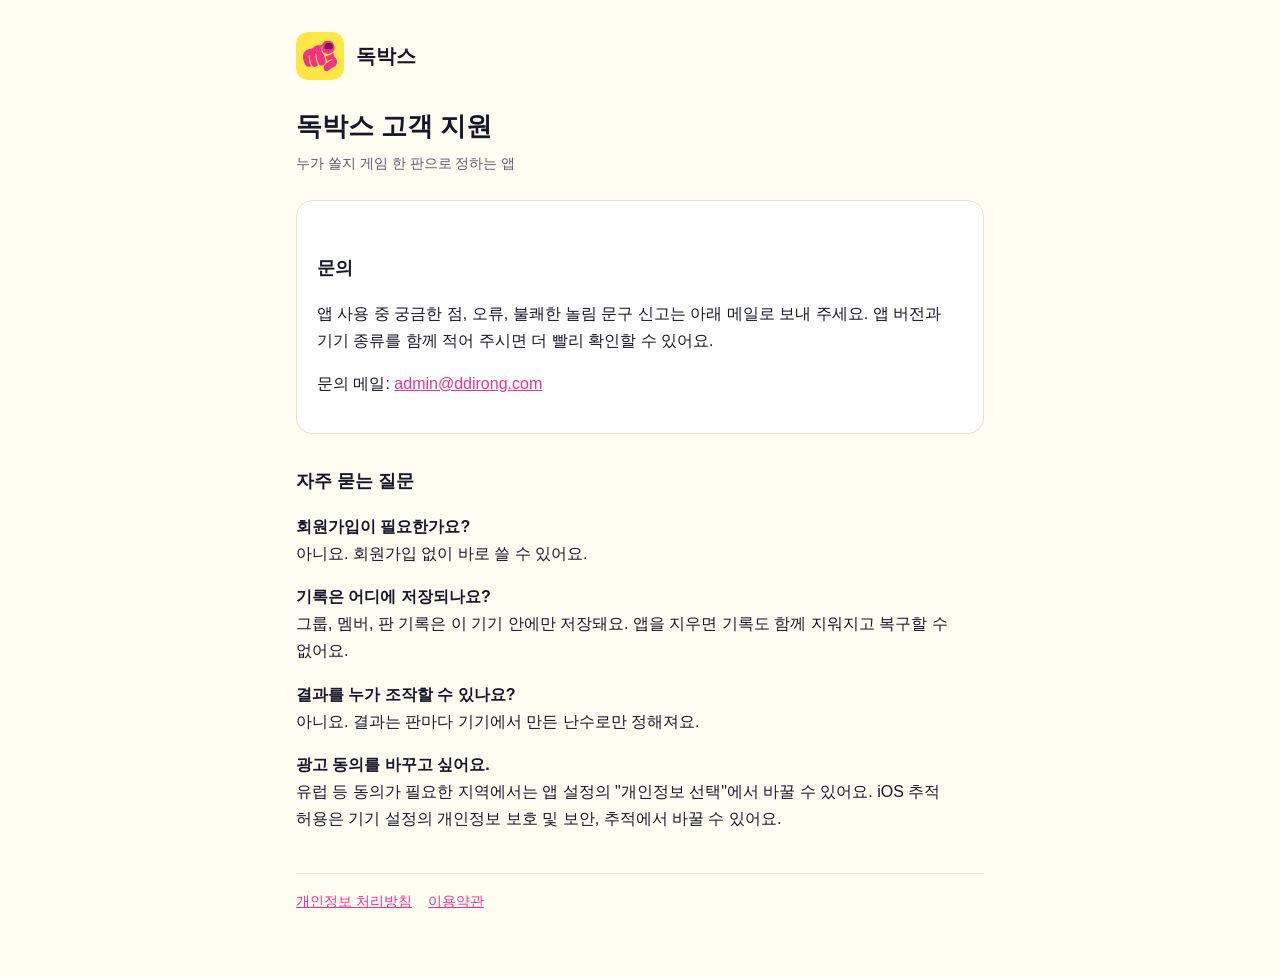
==== index.html @ 703f6ba3 "독박스 고객 지원, 개인정보 처리방침, 이용약관 페이지 Co-Authored-By: Claude Opus 5.5 <noreply@anthropic.com>" ====
<!doctype html>
<html lang="ko">
<head>
<meta charset="utf-8">
<meta name="viewport" content="width=device-width, initial-scale=1">
<title>독박스 고객 지원</title>
<link rel="icon" href="logo.svg">
<link rel="stylesheet" href="style.css">
</head>
<body>
<main>
<header><img src="logo.svg" alt=""><a href="./">독박스</a></header>
<h1>독박스 고객 지원</h1>
<p class="meta">누가 쏠지 게임 한 판으로 정하는 앱</p>

<div class="card">
<h2>문의</h2>
<p>앱 사용 중 궁금한 점, 오류, 불쾌한 놀림 문구 신고는 아래 메일로 보내 주세요. 앱 버전과 기기 종류를 함께 적어 주시면 더 빨리 확인할 수 있어요.</p>
<p>문의 메일: <a href="mailto:admin@ddirong.com">admin@ddirong.com</a></p>
</div>

<h2>자주 묻는 질문</h2>
<p><b>회원가입이 필요한가요?</b><br>아니요. 회원가입 없이 바로 쓸 수 있어요.</p>
<p><b>기록은 어디에 저장되나요?</b><br>그룹, 멤버, 판 기록은 이 기기 안에만 저장돼요. 앱을 지우면 기록도 함께 지워지고 복구할 수 없어요.</p>
<p><b>결과를 누가 조작할 수 있나요?</b><br>아니요. 결과는 판마다 기기에서 만든 난수로만 정해져요.</p>
<p><b>광고 동의를 바꾸고 싶어요.</b><br>유럽 등 동의가 필요한 지역에서는 앱 설정의 "개인정보 선택"에서 바꿀 수 있어요. iOS 추적 허용은 기기 설정의 개인정보 보호 및 보안, 추적에서 바꿀 수 있어요.</p>

<nav>
<a href="privacy.html">개인정보 처리방침</a>
<a href="terms.html">이용약관</a>
</nav>
</main>
</body>
</html>
---- style.css ----
:root {
  --bg: #fffdf2;
  --ink: #17172b;
  --muted: #5b5b70;
  --accent: #f33187;
  --brand: #fde747;
  --line: #e6e3d3;
}
* { box-sizing: border-box; }
body {
  margin: 0;
  background: var(--bg);
  color: var(--ink);
  font-family: -apple-system, BlinkMacSystemFont, "Apple SD Gothic Neo", "Noto Sans KR", sans-serif;
  line-height: 1.7;
  word-break: keep-all;
}
main { max-width: 720px; margin: 0 auto; padding: 32px 16px 64px; }
header { display: flex; align-items: center; gap: 12px; margin-bottom: 24px; }
header img { width: 48px; height: 48px; border-radius: 12px; }
header a { color: inherit; text-decoration: none; font-weight: 800; font-size: 20px; }
h1 { font-size: 26px; margin: 0 0 4px; }
h2 { font-size: 18px; margin: 32px 0 8px; }
.meta { color: var(--muted); font-size: 14px; margin: 0 0 24px; }
ol, ul { padding-left: 22px; }
li { margin: 4px 0; }
a { color: var(--accent); }
nav { margin-top: 40px; padding-top: 16px; border-top: 1px solid var(--line); font-size: 14px; display: flex; gap: 16px; flex-wrap: wrap; }
.card { background: #fff; border: 1px solid var(--line); border-radius: 16px; padding: 20px; margin: 16px 0; }
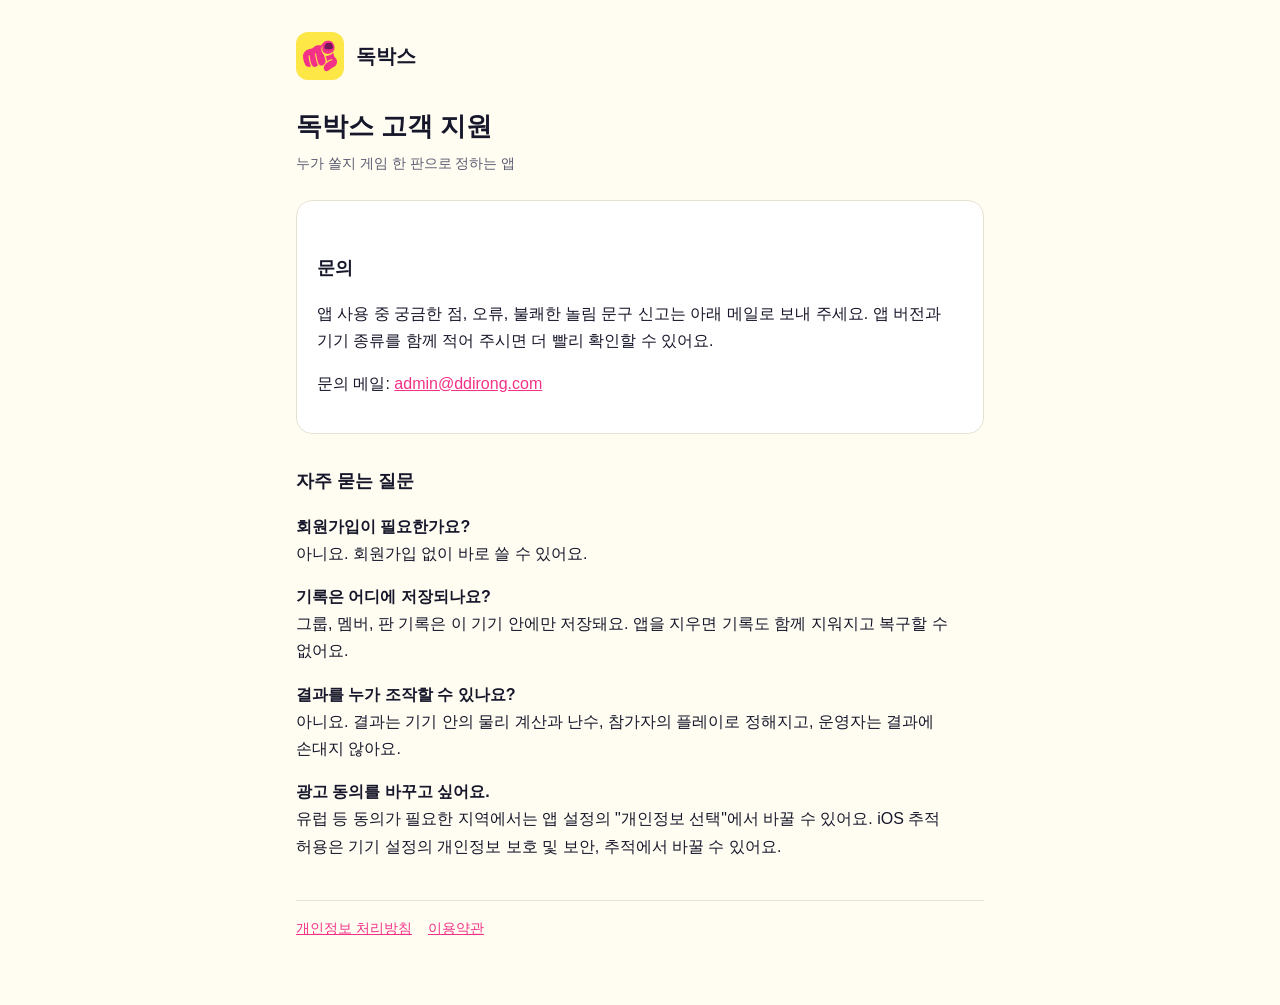
==== commit 54d30009: "약관 제2조 3항, 방침 제2조 백업 문구, 지원 페이지 답변 수정 Co-Authored-By: Claude Opus 5.5 <noreply@anthropic.com>" ====
--- a/index.html
+++ b/index.html
@@ -22,7 +22,7 @@
 <h2>자주 묻는 질문</h2>
 <p><b>회원가입이 필요한가요?</b><br>아니요. 회원가입 없이 바로 쓸 수 있어요.</p>
 <p><b>기록은 어디에 저장되나요?</b><br>그룹, 멤버, 판 기록은 이 기기 안에만 저장돼요. 앱을 지우면 기록도 함께 지워지고 복구할 수 없어요.</p>
-<p><b>결과를 누가 조작할 수 있나요?</b><br>아니요. 결과는 판마다 기기에서 만든 난수로만 정해져요.</p>
+<p><b>결과를 누가 조작할 수 있나요?</b><br>아니요. 결과는 기기 안의 물리 계산과 난수, 참가자의 플레이로 정해지고, 운영자는 결과에 손대지 않아요.</p>
 <p><b>광고 동의를 바꾸고 싶어요.</b><br>유럽 등 동의가 필요한 지역에서는 앱 설정의 "개인정보 선택"에서 바꿀 수 있어요. iOS 추적 허용은 기기 설정의 개인정보 보호 및 보안, 추적에서 바꿀 수 있어요.</p>
 
 <nav>
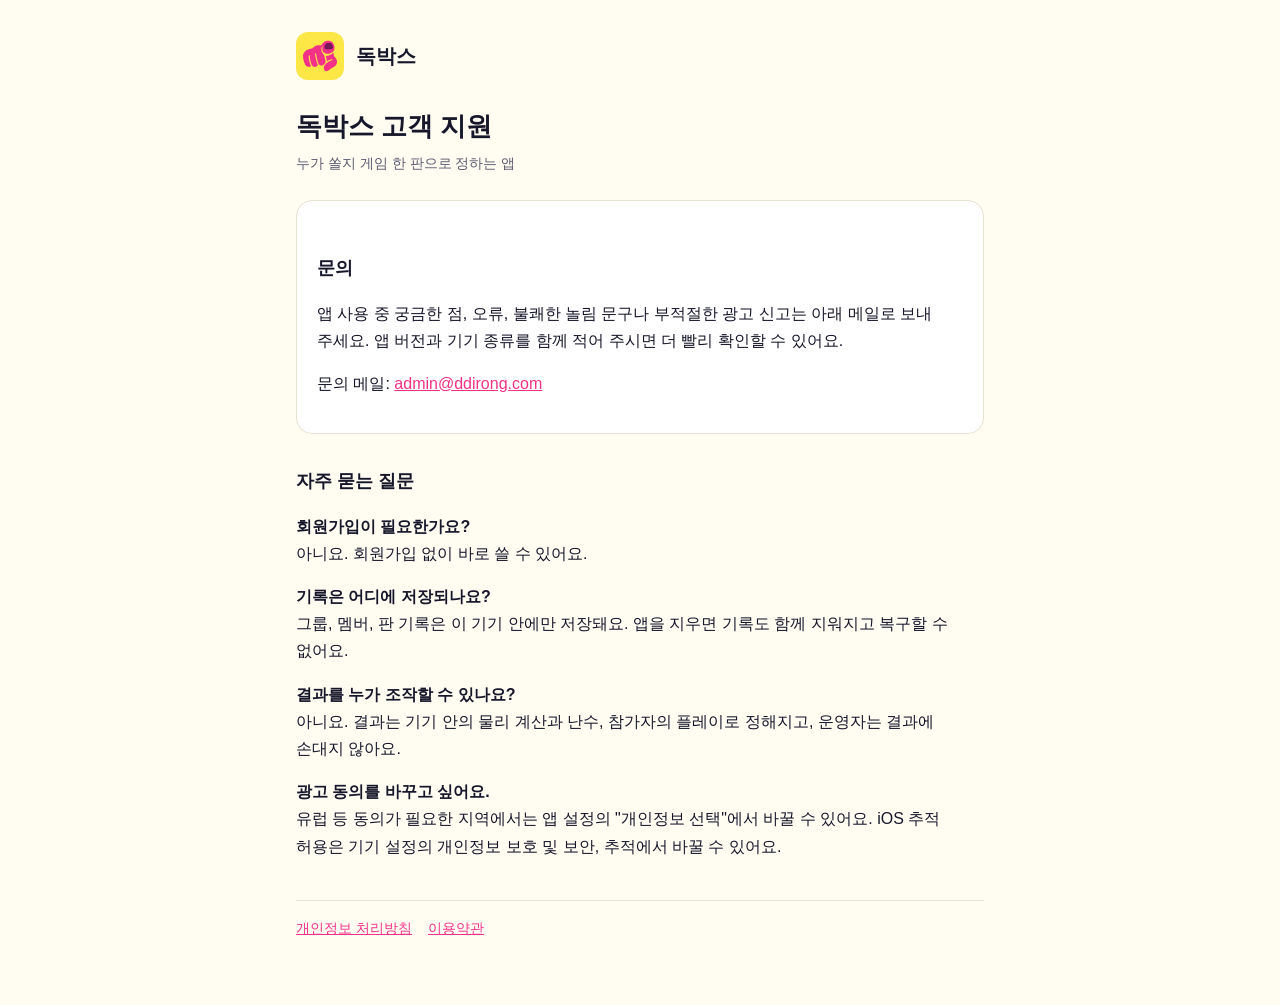
==== commit 71343d42: "약관 제4조 상표 표현 제거, 지원 페이지에 광고 신고 안내 Co-Authored-By: Claude Opus 5.5 <noreply@anthropic.com>" ====
--- a/index.html
+++ b/index.html
@@ -15,7 +15,7 @@
 
 <div class="card">
 <h2>문의</h2>
-<p>앱 사용 중 궁금한 점, 오류, 불쾌한 놀림 문구 신고는 아래 메일로 보내 주세요. 앱 버전과 기기 종류를 함께 적어 주시면 더 빨리 확인할 수 있어요.</p>
+<p>앱 사용 중 궁금한 점, 오류, 불쾌한 놀림 문구나 부적절한 광고 신고는 아래 메일로 보내 주세요. 앱 버전과 기기 종류를 함께 적어 주시면 더 빨리 확인할 수 있어요.</p>
 <p>문의 메일: <a href="mailto:admin@ddirong.com">admin@ddirong.com</a></p>
 </div>
 
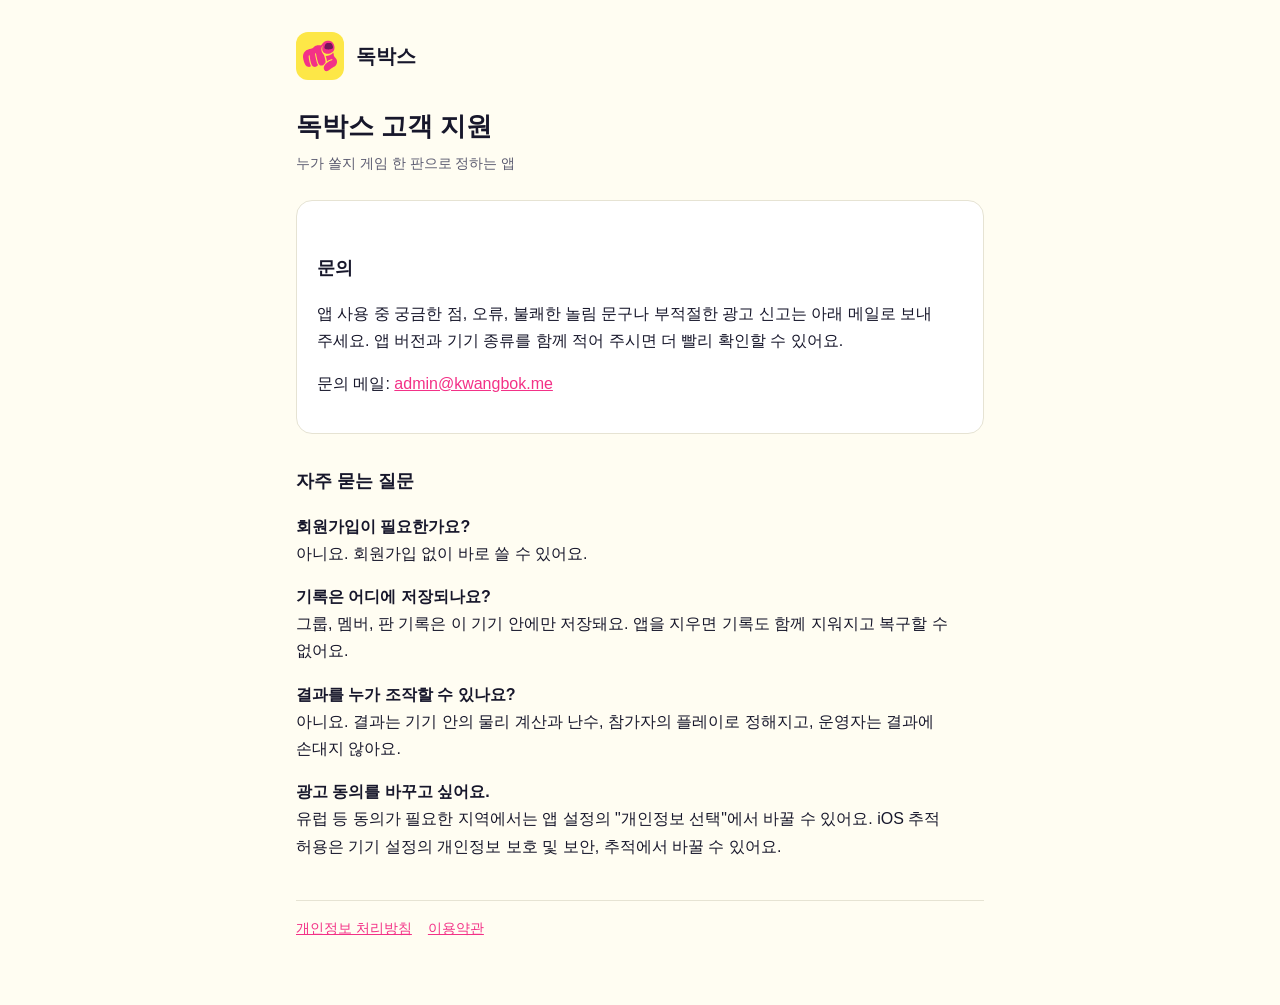
==== commit 0bbb2a00: "문의 메일을 admin@kwangbok.me 로 Co-Authored-By: Claude Opus 5.5 <noreply@anthropic.com>" ====
--- a/index.html
+++ b/index.html
@@ -16,7 +16,7 @@
 <div class="card">
 <h2>문의</h2>
 <p>앱 사용 중 궁금한 점, 오류, 불쾌한 놀림 문구나 부적절한 광고 신고는 아래 메일로 보내 주세요. 앱 버전과 기기 종류를 함께 적어 주시면 더 빨리 확인할 수 있어요.</p>
-<p>문의 메일: <a href="mailto:admin@ddirong.com">admin@ddirong.com</a></p>
+<p>문의 메일: <a href="mailto:admin@kwangbok.me">admin@kwangbok.me</a></p>
 </div>
 
 <h2>자주 묻는 질문</h2>
